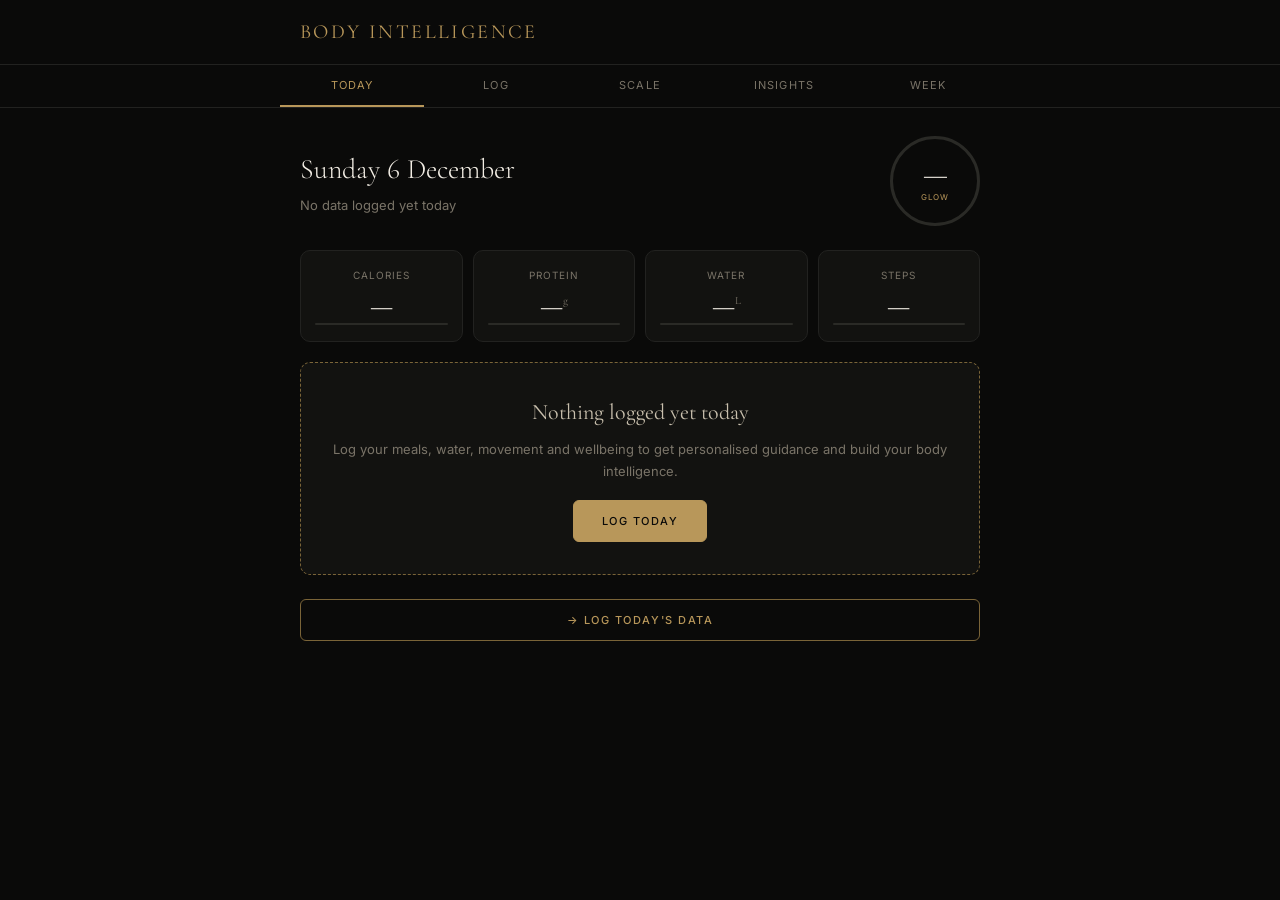
==== index.html @ 5654c209 "Build Body Intelligence app v1 — full SPA with data persistence and insights engine - index.html: si" ====
<!DOCTYPE html>
<html lang="en">
<head>
  <meta charset="UTF-8">
  <meta name="viewport" content="width=device-width, initial-scale=1.0, viewport-fit=cover">
  <title>Body Intelligence</title>
  <link rel="preconnect" href="https://fonts.googleapis.com">
  <link rel="preconnect" href="https://fonts.gstatic.com" crossorigin>
  <link href="https://fonts.googleapis.com/css2?family=Cormorant+Garamond:ital,wght@0,300;0,400;0,500;0,600;1,300;1,400&family=Inter:wght@300;400;500&display=swap" rel="stylesheet">
  <link rel="stylesheet" href="styles.css">
</head>
<body>
  <div id="app">
    <header id="site-header">
      <div class="header-inner">
        <div class="wordmark">Body Intelligence</div>
        <div id="header-meta" class="header-meta"></div>
      </div>
    </header>

    <nav id="main-nav">
      <div class="nav-inner">
        <button class="nav-item active" data-view="today">Today</button>
        <button class="nav-item" data-view="log">Log</button>
        <button class="nav-item" data-view="scale">Scale</button>
        <button class="nav-item" data-view="insights">Insights</button>
        <button class="nav-item" data-view="week">Week</button>
      </div>
    </nav>

    <main id="main-content">
      <!-- Rendered by JS -->
    </main>
  </div>

  <!-- Modal overlay -->
  <div id="modal-overlay" class="modal-overlay hidden">
    <div id="modal-box" class="modal-box">
      <div id="modal-content"></div>
    </div>
  </div>

  <script src="js/storage.js"></script>
  <script src="js/engine.js"></script>
  <script src="js/app.js"></script>
</body>
</html>
---- styles.css ----
/* ─── TOKENS ─────────────────────────────────────────────── */
:root {
  --bg:           #0A0A09;
  --surface:      #121210;
  --surface-2:    #181816;
  --surface-3:    #1F1F1C;
  --border:       #2A2A26;
  --border-soft:  #222220;

  --gold:         #B8975A;
  --gold-light:   #D4B07A;
  --gold-dim:     #7A6438;

  --ivory:        #F2EDE4;
  --ivory-muted:  #C8BFAD;
  --text-3:       #7A7468;
  --text-4:       #4A4840;

  --sage:         #6A8C70;
  --sage-bg:      #1A2B1C;
  --amber:        #C4956A;
  --amber-bg:     #2A1E10;
  --mauve:        #9E7B8B;
  --mauve-bg:     #261820;
  --red-soft:     #C46A6A;
  --red-bg:       #2A1010;

  --radius:       6px;
  --radius-lg:    10px;
  --transition:   0.2s ease;

  --font-serif:   'Cormorant Garamond', Georgia, serif;
  --font-sans:    'Inter', system-ui, sans-serif;
}

/* ─── RESET ──────────────────────────────────────────────── */
*, *::before, *::after { box-sizing: border-box; margin: 0; padding: 0; }

html { font-size: 16px; scroll-behavior: smooth; }

body {
  background: var(--bg);
  color: var(--ivory);
  font-family: var(--font-sans);
  font-weight: 400;
  line-height: 1.6;
  min-height: 100vh;
  -webkit-font-smoothing: antialiased;
}

a { color: var(--gold); text-decoration: none; }
button { cursor: pointer; border: none; background: none; font-family: inherit; }
input, select, textarea {
  font-family: var(--font-sans);
  background: var(--surface-3);
  border: 1px solid var(--border);
  color: var(--ivory);
  border-radius: var(--radius);
  padding: 10px 14px;
  font-size: 14px;
  width: 100%;
  outline: none;
  transition: border-color var(--transition);
}
input:focus, select:focus, textarea:focus {
  border-color: var(--gold-dim);
}
select option { background: var(--surface-2); }
textarea { resize: vertical; min-height: 80px; }
input[type="range"] {
  padding: 0;
  background: transparent;
  border: none;
  cursor: pointer;
  -webkit-appearance: none;
  appearance: none;
  height: 4px;
}
input[type="range"]::-webkit-slider-runnable-track {
  height: 4px;
  background: var(--border);
  border-radius: 2px;
}
input[type="range"]::-webkit-slider-thumb {
  -webkit-appearance: none;
  width: 18px; height: 18px;
  background: var(--gold);
  border-radius: 50%;
  margin-top: -7px;
  cursor: pointer;
}
input[type="checkbox"] {
  width: auto;
  accent-color: var(--gold);
  cursor: pointer;
}

/* ─── LAYOUT ─────────────────────────────────────────────── */
#app { display: flex; flex-direction: column; min-height: 100vh; }

#site-header {
  position: sticky; top: 0; z-index: 100;
  background: var(--bg);
  border-bottom: 1px solid var(--border-soft);
}
.header-inner {
  max-width: 720px; margin: 0 auto;
  padding: 16px 20px;
  display: flex; align-items: center; justify-content: space-between;
}
.wordmark {
  font-family: var(--font-serif);
  font-size: 20px;
  font-weight: 400;
  letter-spacing: 0.12em;
  text-transform: uppercase;
  color: var(--gold);
}
.header-meta {
  font-size: 11px;
  color: var(--text-3);
  letter-spacing: 0.08em;
  text-transform: uppercase;
  text-align: right;
}
.header-meta .cycle-badge {
  display: inline-block;
  padding: 2px 8px;
  border-radius: 20px;
  border: 1px solid;
  font-size: 10px;
  letter-spacing: 0.06em;
  margin-left: 6px;
}
.badge-luteal    { border-color: var(--mauve); color: var(--mauve); }
.badge-menstrual { border-color: var(--red-soft); color: var(--red-soft); }
.badge-follicular{ border-color: var(--sage); color: var(--sage); }
.badge-ovulatory { border-color: var(--gold); color: var(--gold); }

#main-nav {
  position: sticky; top: 57px; z-index: 99;
  background: var(--bg);
  border-bottom: 1px solid var(--border-soft);
}
.nav-inner {
  max-width: 720px; margin: 0 auto;
  display: flex;
}
.nav-item {
  flex: 1;
  padding: 13px 8px;
  font-size: 11px;
  letter-spacing: 0.1em;
  text-transform: uppercase;
  color: var(--text-3);
  transition: color var(--transition);
  border-bottom: 2px solid transparent;
  background: none;
  border-top: none; border-left: none; border-right: none;
}
.nav-item:hover  { color: var(--ivory-muted); }
.nav-item.active {
  color: var(--gold);
  border-bottom-color: var(--gold);
}

#main-content {
  flex: 1;
  max-width: 720px;
  width: 100%;
  margin: 0 auto;
  padding: 28px 20px 80px;
}

/* ─── TYPOGRAPHY ─────────────────────────────────────────── */
.view-title {
  font-family: var(--font-serif);
  font-size: 32px;
  font-weight: 300;
  letter-spacing: 0.04em;
  color: var(--ivory);
  margin-bottom: 6px;
}
.view-subtitle {
  font-size: 12px;
  color: var(--text-3);
  letter-spacing: 0.1em;
  text-transform: uppercase;
  margin-bottom: 28px;
}
.section-label {
  font-size: 10px;
  letter-spacing: 0.14em;
  text-transform: uppercase;
  color: var(--text-3);
  margin-bottom: 14px;
  margin-top: 32px;
  padding-bottom: 8px;
  border-bottom: 1px solid var(--border-soft);
}
.section-label:first-of-type { margin-top: 0; }

.serif { font-family: var(--font-serif); }
.gold  { color: var(--gold); }
.muted { color: var(--text-3); }
.small { font-size: 12px; }

/* ─── CARDS ──────────────────────────────────────────────── */
.card {
  background: var(--surface);
  border: 1px solid var(--border-soft);
  border-radius: var(--radius-lg);
  padding: 20px;
  margin-bottom: 12px;
}
.card-sm {
  background: var(--surface);
  border: 1px solid var(--border-soft);
  border-radius: var(--radius);
  padding: 14px 16px;
  margin-bottom: 8px;
}
.card-gold {
  background: var(--surface);
  border: 1px solid var(--gold-dim);
  border-radius: var(--radius-lg);
  padding: 20px;
  margin-bottom: 12px;
}

/* ─── METRIC ROW ─────────────────────────────────────────── */
.metrics-grid {
  display: grid;
  grid-template-columns: repeat(4, 1fr);
  gap: 10px;
  margin-bottom: 20px;
}
@media (max-width: 480px) {
  .metrics-grid { grid-template-columns: repeat(2, 1fr); }
}
.metric-card {
  background: var(--surface);
  border: 1px solid var(--border-soft);
  border-radius: var(--radius-lg);
  padding: 16px 14px;
  text-align: center;
}
.metric-card.on-target { border-color: var(--sage); }
.metric-card.low       { border-color: var(--amber); }
.metric-card.critical  { border-color: var(--red-soft); }
.metric-value {
  font-family: var(--font-serif);
  font-size: 28px;
  font-weight: 400;
  line-height: 1;
  color: var(--ivory);
  margin-bottom: 4px;
}
.metric-unit {
  font-size: 11px;
  color: var(--text-3);
  vertical-align: super;
}
.metric-label {
  font-size: 10px;
  letter-spacing: 0.1em;
  text-transform: uppercase;
  color: var(--text-3);
  margin-bottom: 8px;
}
.metric-bar {
  height: 2px;
  background: var(--border);
  border-radius: 1px;
  overflow: hidden;
}
.metric-bar-fill {
  height: 100%;
  border-radius: 1px;
  transition: width 0.6s ease;
  background: var(--gold);
}
.metric-card.on-target .metric-bar-fill { background: var(--sage); }
.metric-card.low .metric-bar-fill       { background: var(--amber); }
.metric-card.critical .metric-bar-fill  { background: var(--red-soft); }

/* ─── PROGRESS BAR ───────────────────────────────────────── */
.progress-row {
  display: flex; align-items: center; gap: 12px;
  margin-bottom: 10px;
}
.progress-label {
  font-size: 12px; color: var(--ivory-muted);
  width: 80px; flex-shrink: 0;
  letter-spacing: 0.04em;
}
.progress-track {
  flex: 1; height: 3px;
  background: var(--border);
  border-radius: 2px; overflow: hidden;
}
.progress-fill {
  height: 100%; border-radius: 2px;
  background: var(--gold);
  transition: width 0.6s ease;
}
.progress-val {
  font-size: 11px; color: var(--text-3);
  width: 40px; text-align: right; flex-shrink: 0;
}

/* ─── STATUS CHIPS ───────────────────────────────────────── */
.chips { display: flex; flex-wrap: wrap; gap: 6px; margin-top: 8px; }
.chip {
  padding: 4px 10px;
  border-radius: 20px;
  border: 1px solid var(--border);
  font-size: 11px;
  color: var(--text-3);
  letter-spacing: 0.04em;
}
.chip.good    { border-color: var(--sage); color: var(--sage); background: var(--sage-bg); }
.chip.warn    { border-color: var(--amber); color: var(--amber); background: var(--amber-bg); }
.chip.alert   { border-color: var(--red-soft); color: var(--red-soft); background: var(--red-bg); }
.chip.neutral { border-color: var(--gold-dim); color: var(--gold-light); background: rgba(184,151,90,0.07); }
.chip.mauve   { border-color: var(--mauve); color: var(--mauve); background: var(--mauve-bg); }

/* ─── GUIDANCE CARD ──────────────────────────────────────── */
.guidance-card {
  background: linear-gradient(135deg, var(--surface-2) 0%, var(--surface) 100%);
  border: 1px solid var(--gold-dim);
  border-radius: var(--radius-lg);
  padding: 22px;
  margin-bottom: 16px;
}
.guidance-title {
  font-family: var(--font-serif);
  font-size: 18px;
  font-weight: 400;
  color: var(--gold-light);
  margin-bottom: 4px;
}
.guidance-body {
  font-size: 14px;
  color: var(--ivory-muted);
  line-height: 1.7;
  margin-bottom: 14px;
}
.guidance-actions { display: flex; flex-direction: column; gap: 6px; }
.guidance-action {
  display: flex; align-items: flex-start; gap: 10px;
  font-size: 13px; color: var(--ivory-muted);
}
.guidance-action::before {
  content: '—';
  color: var(--gold-dim);
  flex-shrink: 0;
  margin-top: 1px;
}

/* ─── INSIGHT CARDS ──────────────────────────────────────── */
.insight-card {
  background: var(--surface);
  border: 1px solid var(--border-soft);
  border-radius: var(--radius-lg);
  padding: 22px;
  margin-bottom: 14px;
  transition: border-color var(--transition);
}
.insight-card:hover { border-color: var(--border); }
.insight-card.confidence-high  { border-left: 3px solid var(--gold); }
.insight-card.confidence-medium { border-left: 3px solid var(--amber); }
.insight-card.confidence-low   { border-left: 3px solid var(--text-4); }
.insight-header {
  display: flex; justify-content: space-between; align-items: flex-start;
  margin-bottom: 12px;
}
.insight-title {
  font-family: var(--font-serif);
  font-size: 18px;
  font-weight: 400;
  color: var(--ivory);
  line-height: 1.3;
}
.confidence-badge {
  font-size: 9px;
  letter-spacing: 0.12em;
  text-transform: uppercase;
  padding: 3px 8px;
  border-radius: 20px;
  flex-shrink: 0;
  margin-left: 12px;
  margin-top: 2px;
}
.confidence-high   .confidence-badge { background: rgba(184,151,90,0.15); color: var(--gold); border: 1px solid var(--gold-dim); }
.confidence-medium .confidence-badge { background: var(--amber-bg); color: var(--amber); border: 1px solid #5A3A1A; }
.confidence-low    .confidence-badge { background: var(--surface-2); color: var(--text-3); border: 1px solid var(--border); }
.insight-noticed {
  font-size: 13px; color: var(--ivory-muted); margin-bottom: 8px; line-height: 1.6;
}
.insight-why {
  font-size: 12px; color: var(--text-3); margin-bottom: 10px; line-height: 1.6;
}
.insight-action {
  font-size: 13px; color: var(--gold-light);
  padding-top: 10px; border-top: 1px solid var(--border-soft);
  line-height: 1.6;
}
.insight-action::before { content: 'Suggestion  '; color: var(--text-4); font-size: 10px; letter-spacing: 0.1em; text-transform: uppercase; display: block; margin-bottom: 3px; }

.no-data-card {
  background: var(--surface);
  border: 1px dashed var(--border);
  border-radius: var(--radius-lg);
  padding: 36px 24px;
  text-align: center;
  margin-bottom: 14px;
}
.no-data-title {
  font-family: var(--font-serif);
  font-size: 20px;
  color: var(--text-3);
  margin-bottom: 8px;
}
.no-data-body { font-size: 13px; color: var(--text-4); line-height: 1.7; }

/* ─── FORM STYLES ────────────────────────────────────────── */
.form-section {
  margin-bottom: 32px;
}
.form-row {
  margin-bottom: 16px;
}
.form-row label {
  display: block;
  font-size: 11px;
  letter-spacing: 0.1em;
  text-transform: uppercase;
  color: var(--text-3);
  margin-bottom: 6px;
}
.form-row-inline {
  display: grid;
  grid-template-columns: 1fr 1fr;
  gap: 12px;
  margin-bottom: 16px;
}
.form-row-inline .form-row { margin-bottom: 0; }

.slider-row {
  margin-bottom: 20px;
}
.slider-row label {
  display: flex; justify-content: space-between; align-items: center;
  font-size: 11px;
  letter-spacing: 0.1em;
  text-transform: uppercase;
  color: var(--text-3);
  margin-bottom: 10px;
}
.slider-val {
  font-family: var(--font-serif);
  font-size: 22px;
  color: var(--ivory);
}

.check-grid {
  display: flex; flex-wrap: wrap; gap: 8px;
  margin-top: 4px;
}
.check-item {
  display: flex; align-items: center; gap: 6px;
  padding: 7px 12px;
  border: 1px solid var(--border);
  border-radius: 20px;
  cursor: pointer;
  font-size: 12px;
  color: var(--text-3);
  transition: all var(--transition);
  user-select: none;
}
.check-item:hover { border-color: var(--border-soft); color: var(--ivory-muted); }
.check-item.selected { border-color: var(--gold-dim); color: var(--gold-light); background: rgba(184,151,90,0.08); }
.check-item input { display: none; }

.quick-btn-row { display: flex; gap: 8px; flex-wrap: wrap; margin-top: 6px; }
.quick-btn {
  padding: 7px 14px;
  border: 1px solid var(--border);
  border-radius: 20px;
  font-size: 12px;
  color: var(--text-3);
  background: none;
  transition: all var(--transition);
}
.quick-btn:hover { border-color: var(--gold-dim); color: var(--gold); }
.quick-btn.active { border-color: var(--gold); color: var(--gold); background: rgba(184,151,90,0.1); }

/* ─── BUTTONS ────────────────────────────────────────────── */
.btn {
  display: inline-block;
  padding: 13px 28px;
  border-radius: var(--radius);
  font-size: 11px;
  letter-spacing: 0.14em;
  text-transform: uppercase;
  font-family: var(--font-sans);
  font-weight: 500;
  transition: all var(--transition);
  cursor: pointer;
}
.btn-primary {
  background: var(--gold);
  color: var(--bg);
  border: 1px solid var(--gold);
}
.btn-primary:hover { background: var(--gold-light); border-color: var(--gold-light); }
.btn-ghost {
  background: none;
  color: var(--gold);
  border: 1px solid var(--gold-dim);
}
.btn-ghost:hover { border-color: var(--gold); background: rgba(184,151,90,0.08); }
.btn-danger {
  background: none;
  color: var(--red-soft);
  border: 1px solid var(--red-bg);
}
.btn-danger:hover { border-color: var(--red-soft); }
.btn-sm {
  padding: 8px 18px;
  font-size: 10px;
}
.btn-full { width: 100%; display: block; text-align: center; }
.btn-row { display: flex; gap: 10px; flex-wrap: wrap; margin-top: 24px; }

/* ─── SMART SCALE INTERPRETATION ────────────────────────── */
.interp-section { margin-bottom: 20px; }
.interp-title {
  font-size: 10px;
  letter-spacing: 0.14em;
  text-transform: uppercase;
  color: var(--text-3);
  margin-bottom: 10px;
}
.interp-list { display: flex; flex-direction: column; gap: 6px; }
.interp-item {
  display: flex; align-items: center; gap: 10px;
  font-size: 13px; color: var(--ivory-muted);
}
.interp-dot {
  width: 6px; height: 6px; border-radius: 50%; flex-shrink: 0;
}
.dot-good  { background: var(--sage); }
.dot-warn  { background: var(--amber); }
.dot-alert { background: var(--red-soft); }
.dot-neutral { background: var(--text-4); }

.summary-block {
  background: var(--surface-2);
  border-radius: var(--radius);
  padding: 16px;
  font-size: 14px;
  color: var(--ivory-muted);
  line-height: 1.7;
  font-style: italic;
  border-left: 3px solid var(--gold-dim);
  margin-bottom: 16px;
}

/* ─── WEEKLY REPORT ──────────────────────────────────────── */
.week-class-badge {
  display: inline-block;
  padding: 6px 16px;
  border-radius: 20px;
  font-size: 11px;
  letter-spacing: 0.12em;
  text-transform: uppercase;
  margin-bottom: 20px;
}
.week-fat-loss   { background: var(--sage-bg); color: var(--sage); border: 1px solid var(--sage); }
.week-maintenance{ background: rgba(184,151,90,0.1); color: var(--gold); border: 1px solid var(--gold-dim); }
.week-water-retention { background: var(--mauve-bg); color: var(--mauve); border: 1px solid var(--mauve); }
.week-recovery   { background: var(--amber-bg); color: var(--amber); border: 1px solid var(--amber); }
.week-inconsistent{ background: var(--surface-2); color: var(--text-3); border: 1px solid var(--border); }

.week-stats {
  display: grid;
  grid-template-columns: repeat(3, 1fr);
  gap: 10px;
  margin-bottom: 20px;
}
@media (max-width: 480px) { .week-stats { grid-template-columns: repeat(2, 1fr); } }
.week-stat {
  background: var(--surface-2);
  border-radius: var(--radius);
  padding: 14px 12px;
  text-align: center;
}
.week-stat-val {
  font-family: var(--font-serif);
  font-size: 24px;
  font-weight: 400;
  color: var(--ivory);
  line-height: 1;
  margin-bottom: 4px;
}
.week-stat-label {
  font-size: 10px;
  letter-spacing: 0.1em;
  text-transform: uppercase;
  color: var(--text-3);
}

.day-row {
  display: flex; align-items: center; gap: 12px;
  padding: 10px 0;
  border-bottom: 1px solid var(--border-soft);
  font-size: 13px;
}
.day-row:last-child { border-bottom: none; }
.day-row-date { width: 72px; color: var(--text-3); flex-shrink: 0; font-size: 12px; }
.day-row-score {
  font-family: var(--font-serif); font-size: 20px; color: var(--ivory);
  width: 36px; flex-shrink: 0;
}
.day-row-detail { flex: 1; color: var(--ivory-muted); line-height: 1.5; }
.day-best  .day-row-score { color: var(--gold); }
.day-hard  .day-row-score { color: var(--mauve); }

/* ─── HISTORY LIST ───────────────────────────────────────── */
.history-item {
  display: flex; align-items: flex-start; gap: 16px;
  padding: 14px 0;
  border-bottom: 1px solid var(--border-soft);
  cursor: pointer;
  transition: background var(--transition);
}
.history-item:hover { background: var(--surface-2); }
.history-date {
  width: 60px; flex-shrink: 0;
  font-size: 11px; color: var(--text-3); letter-spacing: 0.06em;
  padding-top: 2px;
}
.history-summary { flex: 1; font-size: 13px; color: var(--ivory-muted); line-height: 1.5; }
.history-chips { display: flex; flex-wrap: wrap; gap: 4px; margin-top: 4px; }
.history-chip {
  font-size: 10px; padding: 2px 7px;
  border-radius: 20px; border: 1px solid var(--border);
  color: var(--text-3);
}

/* ─── SCALE HISTORY ──────────────────────────────────────── */
.scale-row {
  display: flex; align-items: baseline; gap: 12px;
  padding: 12px 0; border-bottom: 1px solid var(--border-soft);
  font-size: 13px;
}
.scale-row:last-child { border-bottom: none; }
.scale-date { width: 72px; color: var(--text-3); font-size: 11px; flex-shrink: 0; }
.scale-weight {
  font-family: var(--font-serif); font-size: 22px; color: var(--ivory);
  width: 60px; flex-shrink: 0;
}
.scale-detail { flex: 1; color: var(--text-3); line-height: 1.5; font-size: 12px; }
.scale-trend { font-size: 12px; flex-shrink: 0; }
.trend-down { color: var(--sage); }
.trend-up   { color: var(--amber); }
.trend-same { color: var(--text-4); }

/* ─── DATE PICKER ────────────────────────────────────────── */
.date-picker-row {
  display: flex; align-items: center; gap: 10px;
  margin-bottom: 24px;
}
.date-picker-row label { font-size: 11px; color: var(--text-3); letter-spacing: 0.1em; text-transform: uppercase; flex-shrink: 0; }
.date-picker-row input { flex: 1; }
.date-nav-btn {
  padding: 8px 14px;
  border: 1px solid var(--border);
  border-radius: var(--radius);
  color: var(--text-3); background: none;
  font-size: 13px;
  transition: all var(--transition);
}
.date-nav-btn:hover { border-color: var(--gold-dim); color: var(--gold); }

/* ─── TABS ───────────────────────────────────────────────── */
.tabs { display: flex; gap: 0; margin-bottom: 24px; border-bottom: 1px solid var(--border); }
.tab-btn {
  padding: 10px 18px;
  font-size: 11px; letter-spacing: 0.1em; text-transform: uppercase;
  color: var(--text-3); background: none;
  border-bottom: 2px solid transparent;
  transition: all var(--transition);
  margin-bottom: -1px;
}
.tab-btn:hover { color: var(--ivory-muted); }
.tab-btn.active { color: var(--gold); border-bottom-color: var(--gold); }

/* ─── TOAST ──────────────────────────────────────────────── */
#toast {
  position: fixed; bottom: 24px; left: 50%; transform: translateX(-50%);
  background: var(--surface-3); border: 1px solid var(--border);
  color: var(--ivory); padding: 12px 22px; border-radius: 6px;
  font-size: 13px; z-index: 200;
  opacity: 0; pointer-events: none;
  transition: opacity 0.3s ease;
  white-space: nowrap;
}
#toast.show { opacity: 1; }

/* ─── MODAL ──────────────────────────────────────────────── */
.modal-overlay {
  position: fixed; inset: 0; z-index: 150;
  background: rgba(0,0,0,0.75);
  display: flex; align-items: center; justify-content: center;
  padding: 20px;
  opacity: 0; transition: opacity 0.25s ease;
}
.modal-overlay.visible { opacity: 1; }
.modal-overlay.hidden { display: none; }
.modal-box {
  background: var(--surface);
  border: 1px solid var(--border);
  border-radius: var(--radius-lg);
  padding: 28px;
  max-width: 440px; width: 100%;
  max-height: 90vh; overflow-y: auto;
}

/* ─── GLOW SCORE ─────────────────────────────────────────── */
.glow-score-ring {
  width: 90px; height: 90px;
  border-radius: 50%;
  border: 3px solid var(--border);
  display: flex; flex-direction: column;
  align-items: center; justify-content: center;
  position: relative;
  flex-shrink: 0;
}
.glow-score-val {
  font-family: var(--font-serif);
  font-size: 30px; font-weight: 300;
  line-height: 1; color: var(--ivory);
}
.glow-score-label {
  font-size: 8px; letter-spacing: 0.12em;
  text-transform: uppercase; color: var(--gold);
  margin-top: 2px;
}

.today-hero {
  display: flex; align-items: center; gap: 20px;
  margin-bottom: 24px;
}
.today-hero-text { flex: 1; }
.today-date-large {
  font-family: var(--font-serif);
  font-size: 28px; font-weight: 300;
  color: var(--ivory); margin-bottom: 4px;
}
.today-status {
  font-size: 13px; color: var(--text-3); line-height: 1.5;
}

/* ─── EMPTY STATE ─────────────────────────────────────────── */
.empty-log-prompt {
  background: var(--surface);
  border: 1px dashed var(--gold-dim);
  border-radius: var(--radius-lg);
  padding: 32px 24px;
  text-align: center;
  margin-bottom: 20px;
}
.empty-log-title {
  font-family: var(--font-serif);
  font-size: 22px; color: var(--ivory-muted);
  margin-bottom: 8px;
}
.empty-log-body {
  font-size: 13px; color: var(--text-3);
  line-height: 1.7; margin-bottom: 18px;
}

/* ─── SCALE COMPARISON TABLE ─────────────────────────────── */
.compare-table { width: 100%; border-collapse: collapse; margin-bottom: 20px; }
.compare-table th {
  font-size: 10px; letter-spacing: 0.1em; text-transform: uppercase;
  color: var(--text-3); padding: 8px 10px; text-align: left;
  border-bottom: 1px solid var(--border);
}
.compare-table td {
  padding: 10px 10px; font-size: 13px; color: var(--ivory-muted);
  border-bottom: 1px solid var(--border-soft);
}
.compare-table td:first-child { color: var(--text-3); font-size: 11px; letter-spacing: 0.06em; }
.compare-table tr:last-child td { border-bottom: none; }
.val-good  { color: var(--sage) !important; }
.val-warn  { color: var(--amber) !important; }
.val-alert { color: var(--red-soft) !important; }

/* ─── WEEK SELECTOR ──────────────────────────────────────── */
.week-selector {
  display: flex; align-items: center; gap: 12px;
  margin-bottom: 24px;
}
.week-label {
  flex: 1; text-align: center;
  font-family: var(--font-serif); font-size: 18px; color: var(--ivory);
}
.week-nav {
  padding: 8px 16px; border: 1px solid var(--border);
  border-radius: var(--radius); color: var(--text-3);
  background: none; font-size: 14px;
  transition: all var(--transition);
}
.week-nav:hover { border-color: var(--gold-dim); color: var(--gold); }

/* ─── ADDON: MEAL LOG TABLE ──────────────────────────────── */
.meal-list { margin-bottom: 10px; }
.meal-item {
  display: flex; align-items: center; gap: 10px;
  padding: 8px 12px;
  background: var(--surface-2);
  border-radius: var(--radius);
  margin-bottom: 6px;
  font-size: 13px;
}
.meal-name { flex: 1; color: var(--ivory-muted); }
.meal-cals { color: var(--text-3); width: 55px; text-align: right; font-size: 12px; }
.meal-prot { color: var(--text-3); width: 55px; text-align: right; font-size: 12px; }
.meal-remove {
  color: var(--text-4); font-size: 16px; line-height: 1;
  background: none; border: none; cursor: pointer;
  transition: color var(--transition);
  padding: 2px 4px;
}
.meal-remove:hover { color: var(--red-soft); }

.meal-add-form {
  background: var(--surface-2);
  border-radius: var(--radius);
  padding: 14px;
  margin-bottom: 12px;
}
.meal-add-row {
  display: grid;
  grid-template-columns: 2fr 1fr 1fr auto;
  gap: 8px; align-items: end;
}
@media (max-width: 480px) {
  .meal-add-row { grid-template-columns: 1fr 1fr; }
  .meal-add-row .btn { grid-column: span 2; }
}
.meal-add-row label { font-size: 10px; color: var(--text-3); letter-spacing: 0.08em; text-transform: uppercase; margin-bottom: 4px; display: block; }

/* ─── STREAKS ────────────────────────────────────────────── */
.streak-row {
  display: flex; align-items: center; gap: 14px;
  padding: 14px 0; border-bottom: 1px solid var(--border-soft);
}
.streak-row:last-child { border-bottom: none; }
.streak-icon { width: 32px; height: 32px; border-radius: 50%; border: 1px solid var(--border); display: flex; align-items: center; justify-content: center; font-size: 14px; flex-shrink: 0; }
.streak-info { flex: 1; }
.streak-name { font-size: 13px; color: var(--ivory-muted); }
.streak-count { font-size: 11px; color: var(--text-3); }
.streak-num {
  font-family: var(--font-serif); font-size: 24px; color: var(--gold);
  flex-shrink: 0;
}

/* ─── RESPONSIVE ─────────────────────────────────────────── */
@media (max-width: 600px) {
  #main-content { padding: 20px 16px 80px; }
  .view-title { font-size: 26px; }
  .metric-value { font-size: 22px; }
}

/* ─── ANIMATIONS ─────────────────────────────────────────── */
@keyframes fadeIn { from { opacity: 0; transform: translateY(6px); } to { opacity: 1; transform: translateY(0); } }
.view-enter { animation: fadeIn 0.3s ease forwards; }
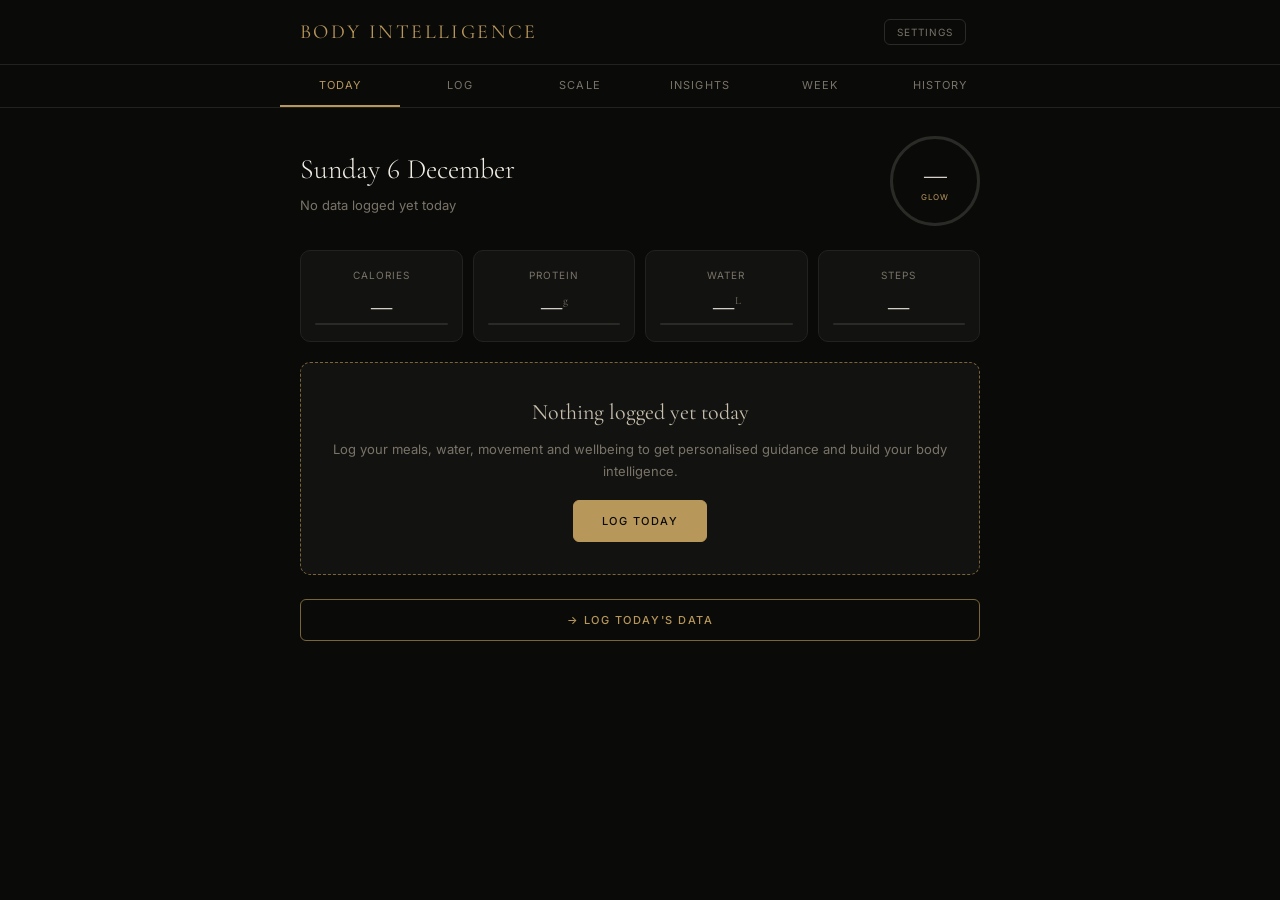
==== commit eff782fe: "Add Settings and History views, fix meal-remove duplicate listener bug - Settings view: calorie/prot" ====
--- a/index.html
+++ b/index.html
@@ -14,7 +14,10 @@
     <header id="site-header">
       <div class="header-inner">
         <div class="wordmark">Body Intelligence</div>
-        <div id="header-meta" class="header-meta"></div>
+        <div style="display:flex;align-items:center;gap:14px">
+          <button class="header-settings-btn nav-item" data-view="settings" style="flex:none;padding:6px 12px;border:1px solid var(--border);border-radius:var(--radius);font-size:10px;letter-spacing:.1em">Settings</button>
+          <div id="header-meta" class="header-meta"></div>
+        </div>
       </div>
     </header>
 
@@ -25,6 +28,7 @@
         <button class="nav-item" data-view="scale">Scale</button>
         <button class="nav-item" data-view="insights">Insights</button>
         <button class="nav-item" data-view="week">Week</button>
+        <button class="nav-item" data-view="history">History</button>
       </div>
     </nav>
 
--- a/styles.css
+++ b/styles.css
@@ -141,10 +141,15 @@
   position: sticky; top: 57px; z-index: 99;
   background: var(--bg);
   border-bottom: 1px solid var(--border-soft);
-}
+  overflow-x: auto;
+  -webkit-overflow-scrolling: touch;
+  scrollbar-width: none;
+}
+#main-nav::-webkit-scrollbar { display: none; }
 .nav-inner {
   max-width: 720px; margin: 0 auto;
   display: flex;
+  min-width: max-content;
 }
 .nav-item {
   flex: 1;
